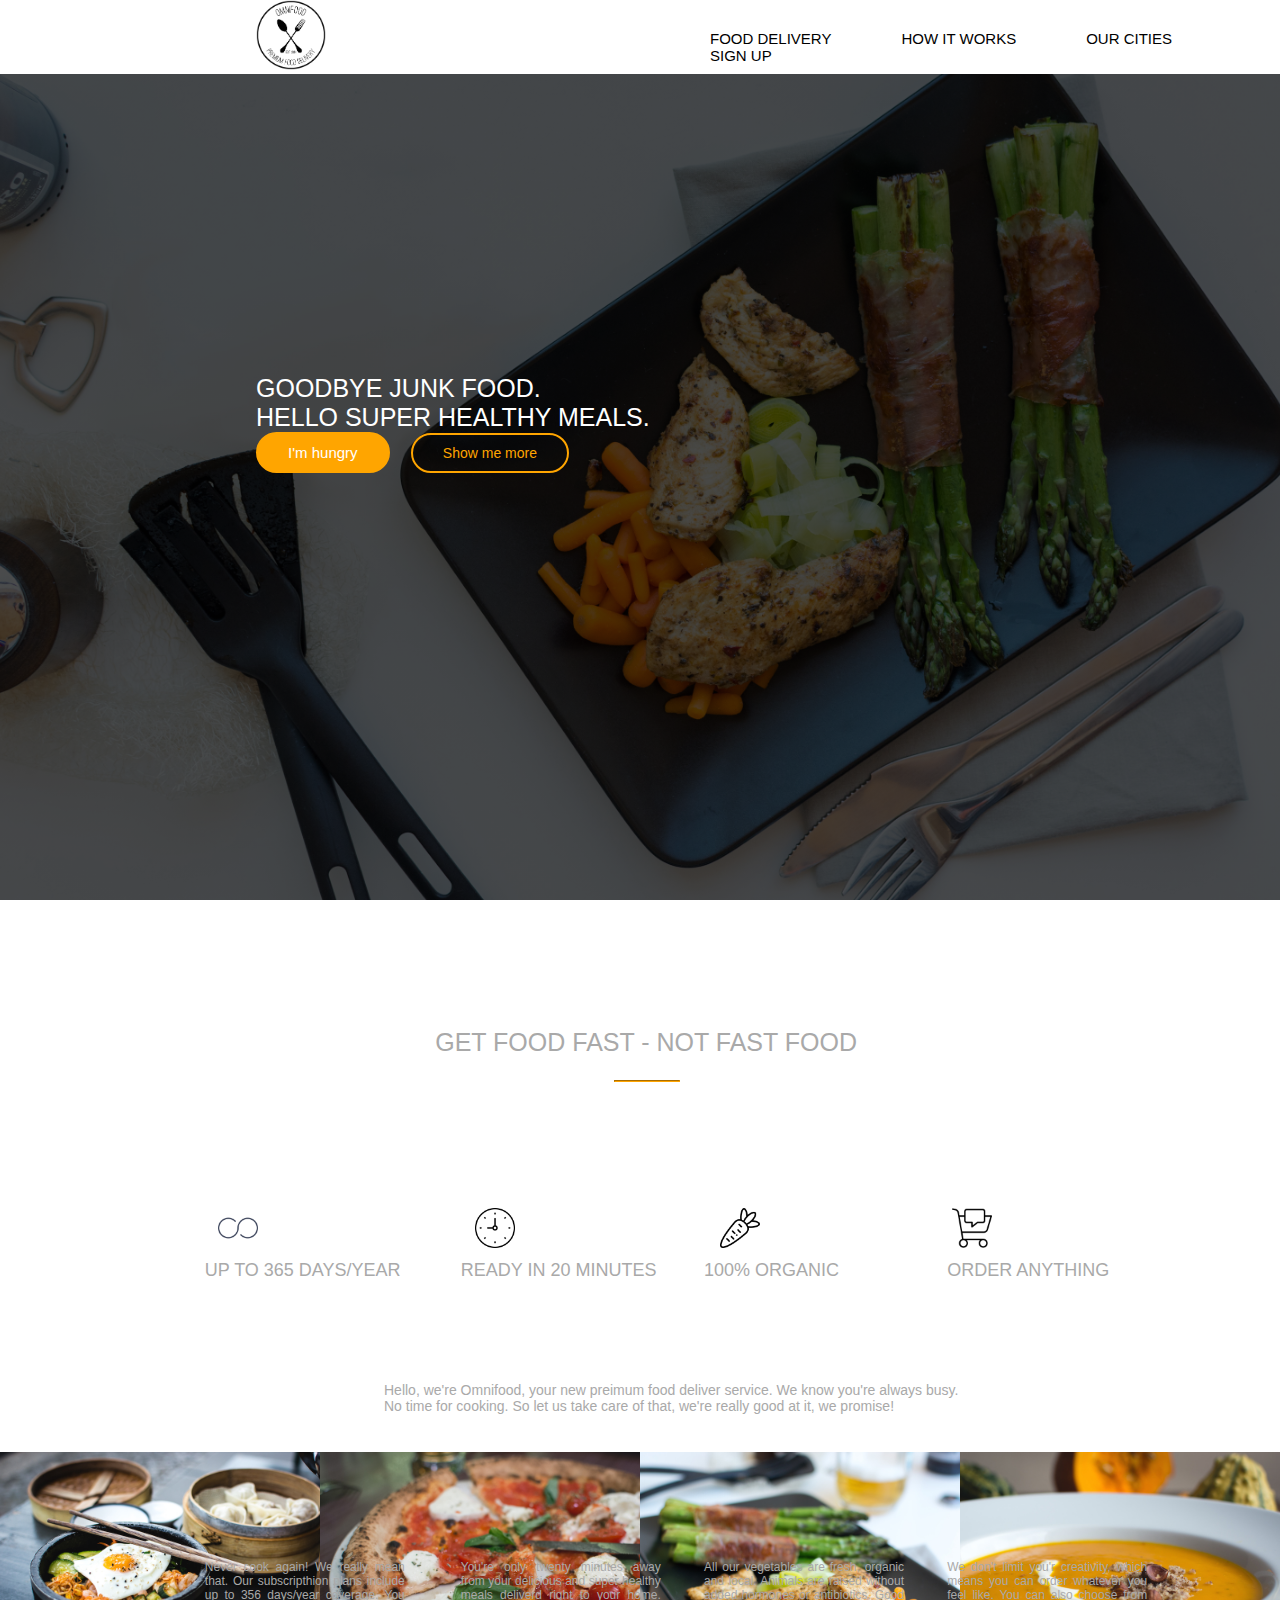
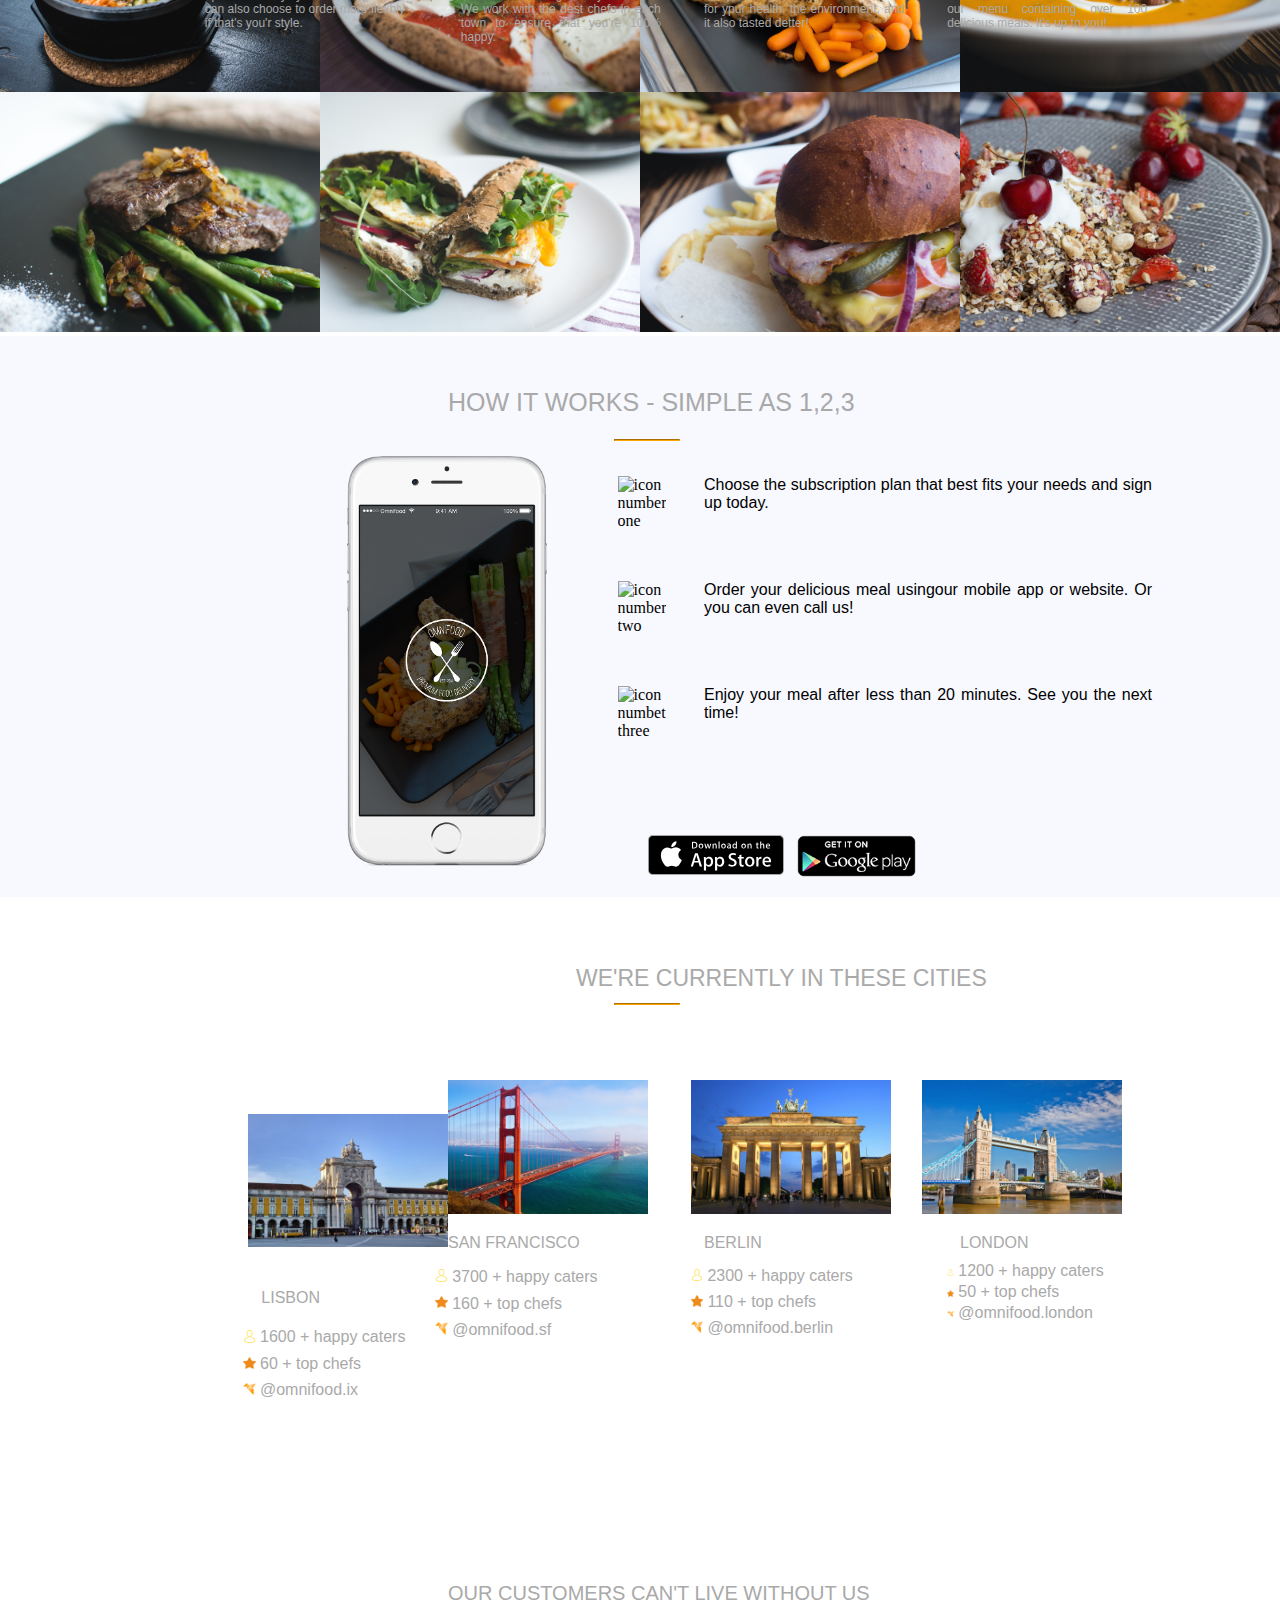
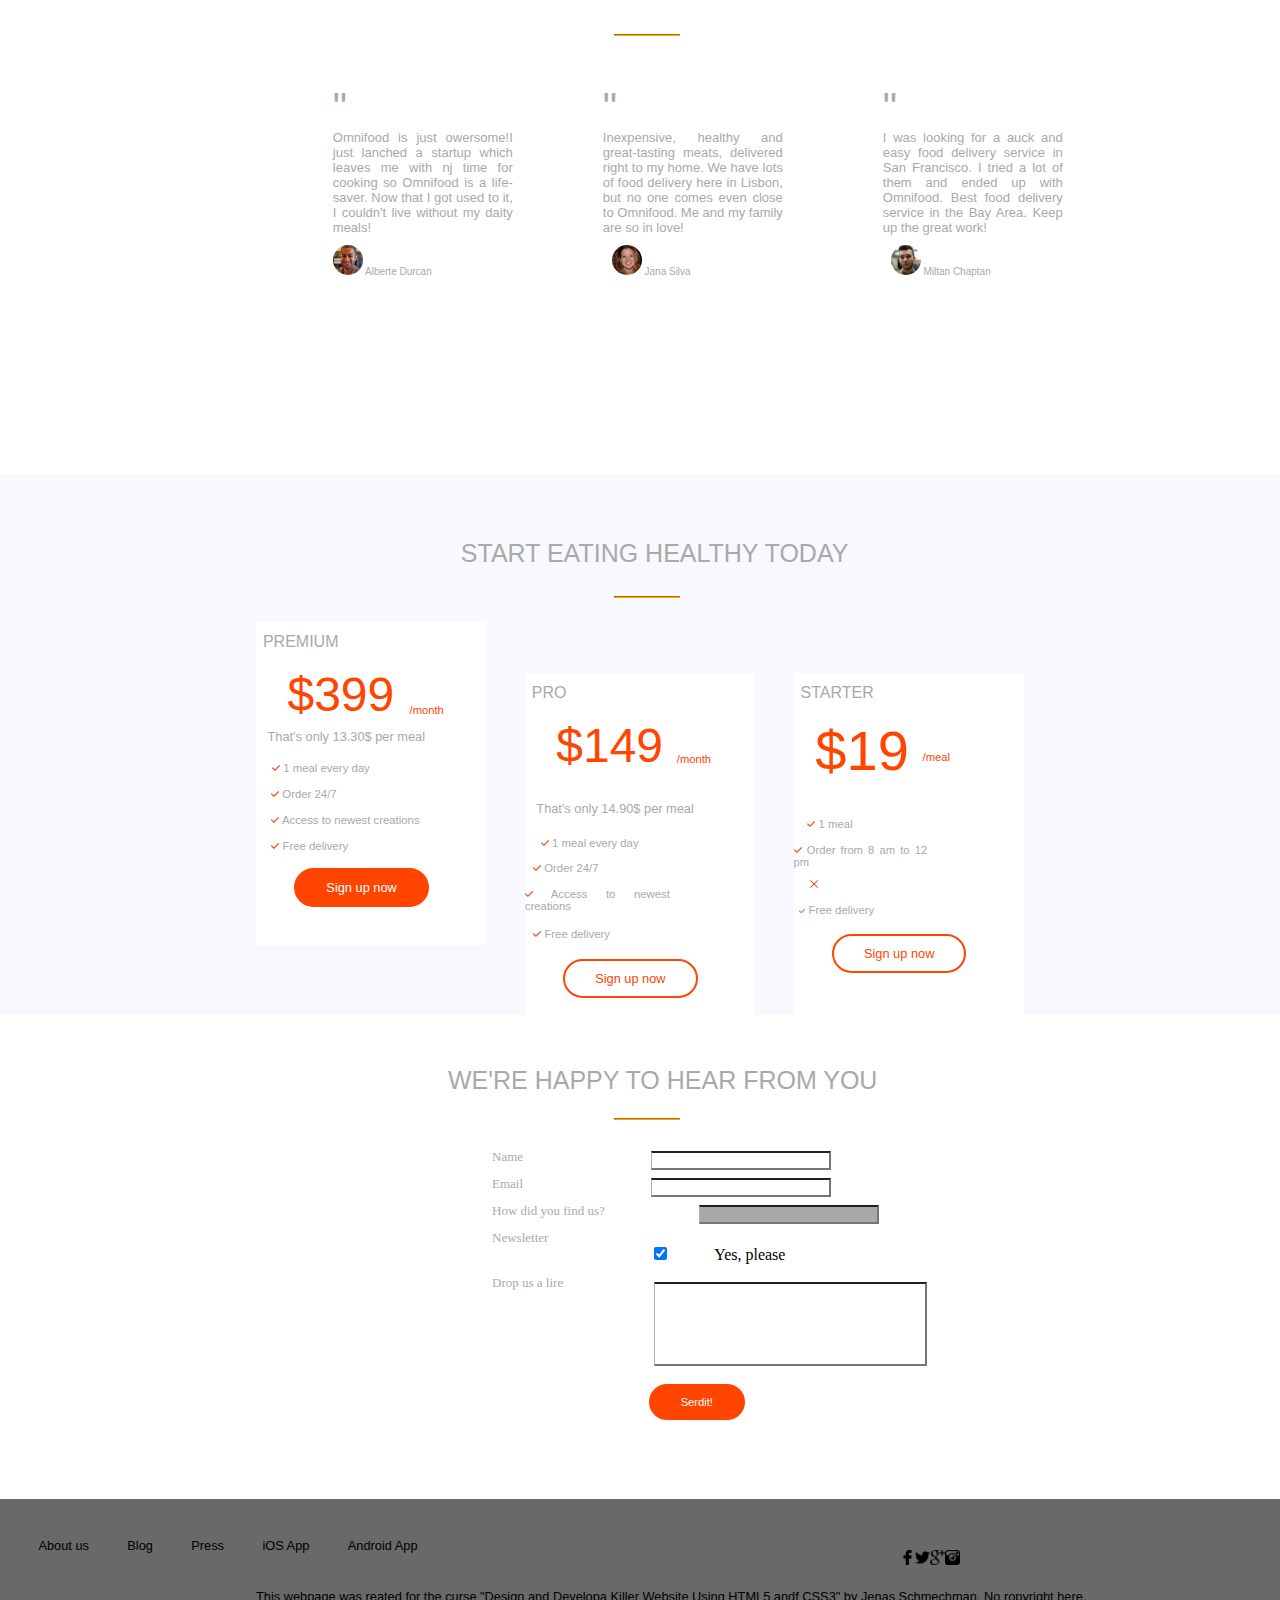
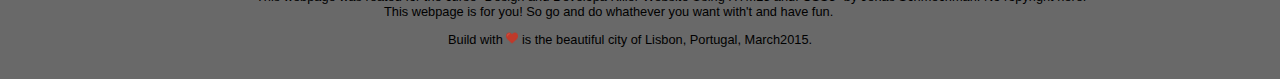
==== index.html @ 454d9fea "completed site" ====
<!DOCTYPE HTML>
<html>
    <head>
        <link href="index.css" rel="stylesheet">
        <meta charset="utf-8">
        <title>OmniFood</title>
    </head>
    <body>
        <header>
                <div class="logo">
                        <img src="logo.png" alt="logo.png">
                     </div>
                     <nav>
                         <div class="nav-item">
                            <p>FOOD DELIVERY</p>
                         </div>
                         <div class="nav-item">
                             <p>HOW IT WORKS</p>
                         </div>
                         <div class="nav-item">
                             <p>OUR CITIES</p>
                         </div>
                         <div class="nav-item">
                             <p>SIGN UP</p>
                         </div>
                     </nav>
        </header>
        <main>
            <section  class="preview">
                <div class="title">
                  <p>GOODBYE JUNK FOOD.</p>
                  <p>HELLO SUPER HEALTHY MEALS.</p>
                  <input type="submit" value="I'm hungry" class="form1">
                  <input type="submit" value="Show me more" class="form2">
                </div>
              
            </section>
                <div>
                    <h1>GET FOOD FAST - NOT FAST FOOD</h1>
                    <hr>
                    <div class="days">
                      <p>UP TO 365 DAYS/YEAR</p>
                    </div>
                    <div class="infinity-img">
                        <img src="infinity.png" alt="infinity.png">
                    </div>
                    <div class="minutes">
                       <p>READY IN 20 MINUTES</p>
                    </div>
                    <div class="clock-img">
                     <img src="clock (1).png" alt="clock (1).png">
                    </div>
                    <div class="organic">
                      <p>100% ORGANIC</p>
                    </div>
                    <div class="carrot-img">
                      <img src="carrot.png" alt="carrot.png">
                    </div>
                    <div class="anything">
                      <p>ORDER ANYTHING</p>
                    </div>
                    <div class="shopping-img">
                        <img src="shopping-cart.png" alt="shopping-cart.png">
                    </div>
                </div>
                <div class="foodfast"> 
                    <p>Hello, we're Omnifood, your new preimum food deliver service. We know you're always busy.</p>
                            <p>No time for cooking. So let us take care of that, we're really good at it, we promise!
                         </p>
                </div>
                <div class="text1">
                   <p>Never cook again! We really mean that. Our subscripthion plans include up to 356
                  days/year coverage. You can also choose to order more flexbly if that's you'r style. 
                   </p>
                </div>
                <div class="text2">
                  <p>You're only twenty minutes away from your delicious and super healthy meals deliverd right
                to your home. We work with the dest chefs in each town to ensure that you're 100% happy.
                  </p>
                </div>
                <div class="text3">
                   <p>All our vegetables are fresh, organic and local. Animals are raised without added
                  hormones or antibiotics. Good for ypur health, the environment, and it also tasted detter!
                   </p>
                </div>
                <div class="text4">
                   <p>We don't limit you'r creativity, which means you can order whatever you feel like.
                    You can also choose from our menu containing over 100 delicious meals. It's up 
                    to you!
                   </p>
                </div>
            <section class="menu">
                <img src="1.jpg" class="menu-blog" alt="1.jpg">
                <img src="2.jpg" class="menu-blog" alt="2.jpg">
                <img src="3.jpg" class="menu-blog" alt="3.jpg">
                <img src="4.jpg" class="menu-blog" alt="4.jpg">
                <img src="5.jpg" class="menu-blog" alt="5.jpg">
                <img src="6.jpg" class="menu-blog" alt="6.jpg">
                <img src="7.jpg" class="menu-blog" alt="7.jpg">
                <img src="8.jpg" class="menu-blog" alt="8.jpg">
            </section>

            <section class="phone">
                <div class="section-header">
                    <h2>HOW IT WORKS - SIMPLE AS 1,2,3</h2>
                    <hr>
                </div>

                <div class="iphone-photo">
                    <img src="app-iPhone.png" alt="iphone">
                </div>

                <div class="how-it-works-steps">
                    <div class="how-it-works-steps-item">
                        <div class="how-it-works-steps-item-icon">
                            <img src="icons/icon-one.png" alt="icon number one">
                        </div>
                        <div class="how-it-works-steps-item-description">
                            <p>Choose the subscription plan that best fits your needs and sign up today.</p>
                        </div>
                    </div>

                    <div class="how-it-works-steps-item">
                        <div class="how-it-works-steps-item-icon">
                            <img src="icons/icon-two.png" alt="icon number two">
                        </div>
                        <div class="how-it-works-steps-item-description">
                            <p>Order your delicious meal usingour mobile app or website. Or you can even call us!</p>
                        </div>
                    </div>

                    <div class="how-it-works-steps-item">
                            <div class="how-it-works-steps-item-icon">
                            <img src="icons/icon-three.png" alt="icon numbet three">
                        </div>
                        <div class="how-it-works-steps-item-description">
                            <p>Enjoy your meal after less than 20 minutes. See you the next time!</p>
                        </div>
                    </div>
                </div>

                <div class="download">
                        <img src="download-app.svg" class="download-app" alt="app">
                        <img src="download-app-android.png" class="download-android" alt="android">
                </div>
            </section>

            <section class="cities">
                    <h3>WE'RE CURRENTLY IN THESE CITIES</h3>
                    <hr>
                     <div class="lisbon-photo">
                       <img src="lisbon-3.jpg" alt="lisbon" width="200">
                     </div>
                     <div class="lisbon-text">
                       <p>LISBON</p>
                     </div>
                    <div class="icon-text">
                        <p><img src="avatar.png.png" class="icons" alt="avatan">
                            1600 + happy caters
                        </p>
                        <p><img src="star (1).png.png" class="icons" alt="star">
                            60 + top chefs
                        </p>
                        <p><img src="bird.png.png" class="icons" alt="bird">
                            @omnifood.ix
                        </p>
                    </div>
                    <div class="san-photo">
                        <img src="san-francisco.jpg" alt="san-francisco" width="200">
                    </div>
                    <div class="san-text">
                        <p>SAN FRANCISCO</p>
                    </div>
                    <div class="icon-text1">
                        <p><img src="avatar.png.png" class="icons" alt="avatan">
                            3700 + happy caters
                        </p>
                        <p><img src="star (1).png.png" class="icons" alt="star">
                            160 + top chefs
                        </p>
                        <p><img src="bird.png.png" class="icons" alt="bird">
                            @omnifood.sf
                        </p>
                    </div>
                    <div class="berlin-photo">
                        <img src="berlin.jpg" alt="berlin" width="200">
                    </div>
                    <div class="berlin-text">
                        <p>BERLIN</p>
                    </div>
                    <div class="icon-text2">
                        <p><img src="avatar.png.png" class="icons" alt="avatan">
                            2300 + happy caters
                        </p>
                        <p><img src="star (1).png.png" class="icons" alt="star">
                            110 + top chefs
                        </p>
                        <p><img src="bird.png.png" class="icons" alt="bird">
                            @omnifood.berlin
                        </p>
                    </div>
                    <div class="london-photo">
                        <img src="london.jpg" alt="london" width="200">
                    </div>
                    <div class="london-text">
                        <p>LONDON</p>
                    </div>
                    <div class="icon-text3">
                        <p><img src="avatar.png.png" class="icons" alt="avatan">
                            1200 + happy caters 
                        </p>
                        <p><img src="star (1).png.png" class="icons" alt="star">
                            50 + top chefs 
                        </p>
                        <p><img src="bird.png.png" class="icons" alt="bird">
                            @omnifood.london
                        </p>
                    </div>
            </section>
            <section class="pizza-photo">
                <div class="title-logo">
                    <p>OUR CUSTOMERS CAN'T LIVE WITHOUT US</p>
                </div>
                <hr>
                <div class="omnifood">
                    <div class="omnifood-text">
                        <p class="quotes">"</p>
                        <p>
                           Omnifood is just owersome!I just lanched a startup which leaves me with nj time for cooking so Omnifood is a life-saver. Now that I got used to it, I couldn't live without my daity meals!
                        </p>
                    </div>
                    <div class="healthy-text">
                        <p class="quotes">"</p>
                        <p>
                            Inexpensive, healthy and great-tasting meats, delivered right to my home. We have lots of food delivery here in Lisbon, but no one comes even close to Omnifood. Me and my family are so in love!
                        </p>
                    </div>
                    <div class="looking-text">
                        <p class="quotes">"</p>
                        <p>
                            I was looking for a auck and easy food delivery service in San Francisco. I tried a lot of them and ended up with Omnifood. Best food delivery service in the Bay Area. Keep up the great work!
                        </p>
                    </div>
                </div>
                <div>
                    <div class="customer-photo1">
                        <p><img src="customer-1.jpg" class="photo1" alt="photo" width="30">
                          Alberte Durcan</p>
                    </div>
                    <div class="customer-photo2">
                        <p><img src="customer-2.jpg" class="photo2" alt="photo" width="30">
                          Jana Silva</p>
                    </div>
                    <div class="customer-photo3">
                        <p><img src="customer-3.jpg" class="photo3" alt="photo" width="30">
                          Miltan Chaptan</p>
                    </div>
                </div>
            </section>
            <section class="dolars">
                    <h4>START EATING HEALTHY TODAY</h4>
                    <br>
                    <hr>
                <div class="start_eating">
                    <div class="premium">
                        <p>PREMIUM</p>
                    </div>
                    <div class="month">
                            <p>/month</p>
                    </div>
                    <div class="dolar1">
                        <p>$399</p>
                    </div>
                    <div class="only-item">
                       <p>That's only 13.30$ per meal</p>
                    </div>
                    <div class="meal_every_day">
                       <p><img src="checked.png" alt="checked.png" width="8"> 1 meal every day</p>
                    </div>
                    <div class="order">
                        <p><img src="checked.png" alt="checked.png" width="8"> Order 24/7</p>
                    </div>
                    <div class="access">
                       <p><img src="checked.png" alt="checked.png" width="8"> Access to newest creations</p>
                    </div>
                    <div class="free_delivery">
                        <p><img src="checked.png" alt="checked.png" width="8"> Free delivery</p>
                    </div>
                    <input type="submit" value="Sign up now" class="form3">
                </div>
                <div class="PRO">
                        <div class="premium">
                            <p>PRO</p>
                        </div>
                        <div class="month1">
                            <p>/month</p>
                        </div>
                        <div class="dolar2">
                            <p>$149</p>
                        </div>
                        <div class="only-item1">
                           <p>That's only 14.90$ per meal</p>
                        </div>
                        <div class="meal_every_day1">
                           <p><img src="checked.png" alt="checked.png" width="8"> 1 meal every day</p>
                        </div>
                        <div class="order1">
                            <p><img src="checked.png" alt="checked.png" width="8"> Order 24/7</p>
                        </div>
                        <div class="access1">
                           <p><img src="checked.png" alt="checked.png" width="8"> Access to newest creations</p>
                        </div>
                        <div class="free_delivery1">
                            <p><img src="checked.png" alt="checked.png" width="8"> Free delivery</p>
                        </div>
                        <input type="submit" value="Sign up now" class="form4">
                </div>
                <div class="starter">
                    <div class="premium">
                        <p>STARTER</p>
                    </div>
                    <div class="meal">
                        <p>/meal</p>
                    </div>
                    <div class="dolar3">
                        <p>$19</p>
                    </div>
                    <div class="meal_1">
                       <p><img src="checked.png" alt="checked.png" width="8"> 1 meal</p>
                    </div>
                    <div class="order2">
                        <p><img src="checked.png" alt="icon-checked" width="8"> Order from 8 am to 12 pm </p>
                    </div>
                    <div class="cross">
                      <img src="cross.png" alt="cross.png" width="8">
                    </div>
                    <div class="free_delivery2">
                        <p><img src="checked.png" alt="checked.png" width="6"> Free delivery</p>
                    </div>
                    <input type="submit" value="Sign up now" class="form4">
                </div>
            </section>
            <section class="hear_from_you">
                   <h2>WE'RE HAPPY TO HEAR FROM YOU</h2>
                   <hr>
                   <div class="post">
                       <form>
                            <div class="form-item">
                                    <label for="login-field" class="form-text">Name</label>
                                    <input type="text" class="item">
                                </div>
                                <div class="form-item">
                                    <label for="login-field" class="form-text">Email</label>
                                    <input type="text" class="item">
                                </div>
                                <div class="form-item">
                                    <label for="login-field" class="form-text">How did you find us?</label>
                                    <input type="text" class="form-item-message">
                                </div>
                                <div class="form-item"></div>
                                <label for="login-field" class="form-text">Newsletter</label><input type="checkbox" checked name="subscribe" class="form-text2" id="subscribe-field"><label for="login-field" class="form-text1">Yes, please</label>
                                <label for="message-field" class="messange-text">Drop us a lire</label>
                                <input type="messange" name="messange" class="messange-item">
                                <input type="submit" value="Serdit!" class="form5">
                            </div>
                       </form>
                   </div>
            </section>
            <section class="footer-item">
                    <div class="footer_menu_item">
                        <div class="footer_menu">
                           <a>About us</a>
                        </div>
                        <div class="footer_menu">
                           <a>Blog</a>
                        </div>
                        <div class="footer_menu">
                           <a>Press</a>
                        </div>
                        <div class="footer_menu">
                           <a>iOS App </a>
                        </div>
                        <div class="footer_menu">
                            <a>Android App</a>
                        </div>
                    </div>
                    <div class="footer_icons_item">
                        <div class="footer_icons">
                           <img src="facebook-logo (1).png"  alt="facebook.png" width="15">
                        </div>
                        <div class="footer_icons">
                                <img src="twitter-logo.png" alt="twitter.png" width="15">
                        </div>
                        <div class="footer_icons">
                                <img src="google.png"  alt="google-plus-logo.png" width="15">
                        </div>
                        <div class="footer_icons">
                                <img src="instagram-logo (1).png" alt="instagram-logo.png" width="15">
                        </div>
                    </div>
                    <div class="paragraf-footer">
                        <p>This webpage was reated for the curse "Design and Developa Killer Website Using HTML5 andf CSS3" by Jenas Schmechman. No ropyright here.</p>
                    </div>
                    <div class="paragraf-footer1">
                           <p>This webpage is for you! So go and do whathever you want with't and have fun.</p>
                    </div>
                    <div class="footer-text">
                        <p>Build with <img src="like.png" alt="like.png" width="12" >  is the beautiful city of Lisbon, Portugal, March2015. </p>
                    </div>
            </section>
        </main>
        
    </body>
</html>
---- index.css ----
* {
    margin: 0px;
    padding: 0px;
}

body {
    width: 100%;
}

main {
    height: 600px;
    width: 100%;
}

section {
    display: inline-block;
}

section .section-header {
    height: 120px;
}

.logo {
    float: left;
    width: 50%;
}

.logo > img {
    width: 70px;
    padding-left: 40%;
}
nav {
    float: left;
    width: 50%;
    font-size: 15px;
    margin-top: 30px;
}
p {
    font-family: Arial, Helvetica, sans-serif;
    text-align: justify;
}
.nav-item {
    float: left;
    margin-left: 70px;
    color:black;
}

.title {
    float: left;
    margin-left: 20%;
    color:white;
    font-size: 25px;
    font-weight: lighter;
    margin-top: 300px;
}
.form1 {
    border: 2px solid orange;
    color: white;
    background-color: orange;
    margin-right: 15px;
    padding: 10px 30px;
    border-radius: 200px;
    font-size: 15px;
}
.form2 {
    border-radius: 200px;
    font-size: 14px;
    padding: 10px 30px;
    border: 2px solid orange;
    color: orange;
    background-color: rgba(0, 0, 0, 0);
}

.preview {  
    background-image: -webkit-linear-gradient( rgba(0,0,0,0.7), rgba(0,0,0,0.7)), url(hero.jpg);
    background-image: linear-gradient( rgba(0,0,0,0.7), rgba(0,0,0,0.7)), url(hero.jpg);
    background-size: cover;
    background-position: center;
    height: 100vh;
    background-attachment: fixed;
    width: 100%;
}
h1 {
    float: left;
    margin-left: 34%;
    color:darkgrey;
    position: absolute;
    margin-top: 50px;
    font-size: 25px;
    font-weight: lighter;
    font-family: 'Thasadith', sans-serif;
}
hr {
    width: 5%;
    margin-left: 48%;
    position: absolute;
    margin-top: 8%;
    margin-bottom: 50px;
    border-color: orange;
}
.days {
    float: left;
    margin-left: 16%;
    color: darkgrey;
    position: absolute;
    margin-top: 22%;
    font-size: 18px;
    font-weight: lighter;
}
.infinity-img {
    float: left;
    margin-left: 17%;
    margin-top: 18%;
}
.infinity-img > img {
    width: 40px;
}
.minutes {
    float: left;
    margin-left: 36%;
    color: darkgrey;
    position: absolute;
    margin-top: 22%;
    font-size: 18px;
    font-weight: lighter;
}
.clock-img{
    float: left;
    margin-left: 17%;
    margin-top: 18%;
}
.clock-img > img {
    width: 40px;
}
.organic {
    float: left;
    margin-left: 55%;
    color: darkgrey;
    position: absolute;
    margin-top: 22%;
    font-size: 18px;
    font-weight: lighter;
}
.carrot-img{
    float: left;
    margin-left: 16%;
    margin-top: 18%;
}
.carrot-img > img {
    width: 40px;
}
.anything {
    float: left;
    margin-left: 74%;
    color: darkgrey;
    position: absolute;
    margin-top: 22%;
    font-size: 18px;
    font-weight: lighter;
}
.shopping-img {
    float: left;
    margin-left: 15%;
    margin-top: 18%;
}
.shopping-img > img{
    width: 40px;
}
.foodfast {
    float: left;
    margin-left: 30%;
    color:darkgrey;
    position: absolute;
    margin-top: 130px;
    font-size: 14px;
    font-weight: lighter;
    
}
.text1 {
    float: left;
    margin-left: 16%;
    color:darkgrey;
    position: absolute;
    word-wrap: break-word;
    width: 200px;
    margin-top: 24%;
    font-size: 12px;
    font-weight: lighter;
}
.text2 {
    float: left;
    margin-left: 36%;
    color:darkgrey;
    position: absolute;
    word-wrap: break-word;
    width: 200px;
    font-size: 12px;
    font-weight: lighter;
    margin-top: 24%;
}
.text3 {
    float: left;
    margin-left: 55%;
    color:darkgrey;
    position: absolute;
    word-wrap: break-word;
    width: 200px;
    font-size: 12px;
    font-weight: lighter;
    margin-top: 24%;
}
.text4 {
    float: left;
    margin-left: 74%;
    color:darkgrey;
    position: absolute;
    word-wrap: break-word;
    width: 200px;
    font-size: 12px;
    font-weight: lighter;
    margin-top: 24%;
}
.menu-blog {
    float: left;
    width: 25%;
    padding: 0px;
    border: none;
}
.menu{
    margin-top: 200px;
}
h2 {
    float: left;
    margin-left: 35%;
    color:darkgrey;
    position: absolute;
    margin-top: 4%;
    font-size: 25px;
    font-weight: lighter;
    font-family: 'Thasadith', sans-serif;
}

.phone {
    display: inline-block;
    background-color: ghostwhite;
    width: 100%;
}

.iphone-photo {
    float: left;
    width: 45%;
}

.iphone-photo > img {
    float: right;
    width: 200px;
    padding-right: 5%;
}

.how-it-works-steps {
    float: left;
    width: 50%;
}

.how-it-works-steps-item {
    float: left;
    width: 100%;
    padding-bottom: 5%;
    padding-top: 3%;
}

.how-it-works-steps-item-icon {
    float: left;
    padding-left: 5%;
    width: 15%;
}

.how-it-works-steps-item-icon img {
    display: inline-block;
    width: 50%; 
    padding-left: 10%;
}

.how-it-works-steps-item-description {
    float: left;
    width: 70%;
}

.download {
    margin-left: 600px;
    margin-top: 28%;
}
.download-app {
    float: left;
    width: 20%;
    margin-left: 7%;
    margin-top: 3%;
    margin-bottom: 3%;

}
.download-android {
    float: left;
    width: 17.5%;
    margin-left: 2%;
    margin-top: 3%;
    margin-bottom: 3%;
}
h3 {
  float: left;
  margin-left: 45%;
  margin-top: 5%;
  color: darkgrey;
  font-size: 23px;
  font-weight: lighter;
  font-family: 'Thasadith', sans-serif;
}
.lisbon-photo {
    float: right;
    margin-right: 65%;
    margin-top: 9.5%;
}
.lisbon-text {
    float: right;
    margin-right: 75%;
    margin-top: 3%;
    color: darkgrey;
}
.san-photo {
    float: left;
    margin-left: 35%;
    position: absolute;
    margin-top: 14%;
}
.san-text {
    float: left;
    margin-left: 35%;
    position: absolute;
    margin-top: 26%;
    color: darkgrey;
}
.berlin-photo {
    float: left;
    margin-left: 54%;
    position: absolute;
    margin-top: 14%;
}
.berlin-text {
    float: left;
    margin-left: 55%;
    position: absolute;
    margin-top: 26%;
    color: darkgrey;
}
.london-photo{
    float: left;
    margin-left: 72%;
    position: absolute;
    margin-top: 14%;
}
.london-text {
    float: left;
    margin-left: 75%;
    position: absolute;
    margin-top: 26%;
    color: darkgrey;
}
.icon-text {
    float: left;
    margin-left: 19%;
    margin-top: 1%;
    color: darkgrey;
}
.icons {
    width: 2%;
    margin-top: 10px;
}
.icon-text1 {
    float: left;
    margin-left: 34%;
    position: absolute;
    margin-top: 28%;
    color: darkgrey;
}
.icon-text2 {
    float: left;
    margin-left: 54%;
    position: absolute;
    margin-top: 28%;
    color: darkgrey;
}
.icon-text3 {
    float: left;
    margin-left: 74%;
    position: absolute;
    margin-top: 28%;
    color: darkgrey;
}
.pizza-photo {
    background-image: -webkit-linear-gradient( rgba(0,0,0,0.7), rgba(0,0,0,0.7)), url(back-customers.jpg);
    background-image: linear-gradient( rgba(0,0,0,0.7), rgba(0,0,0,0.7)), url(back-customers.jpg);
    background-size: cover;
    background-position: center;
    height: 60vh;
    background-attachment: fixed;
    width: 100%;
    margin-top: 10%;
}
.title-logo {
    float: left;
    margin-left: 35%;
    color:darkgrey;
    font-size: 20px;
    font-weight: lighter;
    margin-top: 4%;
}
.omnifood-text {
   float: left;
   margin-left: 26%;
   margin-top: 80px;
   color: darkgrey;
   font-size: 13px;
   font-family: 'Muli', sans-serif;
   word-wrap: break-word;
   width: 180px;
}
.healthy-text {
   float: left;
   margin-left: 90px;
   margin-top: 80px;
   color: darkgrey;
   font-size: 13px;
   font-family: 'Muli', sans-serif;
   word-wrap: break-word;
   width: 180px;
}
.looking-text {
    float: left;
   margin-left: 100px;
   margin-top: 80px;
   color: darkgrey;
   font-size: 13px;
   font-family: 'Muli', sans-serif;
   word-wrap: break-word;
   width: 180px;
}
.customer-photo1{
   float: left;
   margin-left: 26%;
   margin-top: 10px;
   color: darkgrey;
   font-size: 10px;
}
.photo1 {
    border-radius: 50%;
}
.customer-photo2{
    float: left;
    margin-left: 180px;
    margin-top: 10px;
    color: darkgrey;
    font-size: 10px;
 }
 .photo2 {
     border-radius: 50%;
 }
 .customer-photo3{
    float: left;
    margin-left: 200px;
    margin-top: 10px;
    color: darkgrey;
    font-size: 10px;
 }
 .quotes {
     font-size: 40px;
 }
 .photo3{
     border-radius: 50%;
 }
 .dolars {
     background-color: ghostwhite;
     width: 100%;
     height: 90%;
 }
 h4 {
    float: left;
    margin-left: 36%;
    margin-top: 5%;
    color: darkgrey;
    font-size: 25px;
    font-weight: lighter;
    font-family: 'Thasadith', sans-serif;
 }
 .start_eating {
     background-color: white;
     width: 18%;
     height: 60%;
     margin-left: 20%;
     margin-top: 10%;
 }
 .premium {
     float: left;
     color: darkgrey;
     margin-top: 5%;
     margin-left: 3%;
 }
 .dolar1{
     float: right;
     margin-top: 7%;
     margin-right: 40%;
     color: orangered;
     font-size: 300%;
     font-weight: lighter;
 }
 .month{
     float: left;
     margin-left: 12%;
     color: orangered;
     font-size: 70%;
     font-weight: lighter;
     position: absolute;
     margin-top: 6.5%;
 }
 .only-item {
     float: left;
     margin-left: 5%;
     font-size: 80%;
     color: darkgray;
     margin-top: 3%;
 }
 .meal_every_day {
     float: left;
     margin-left: 7%;
     margin-top: 8%;
     font-size: 71%;
     color: darkgray;
 }
 .order{
    float: right;
    margin-right: 65%;
    margin-top: 6%;
    font-size: 71%;
    color: darkgray;
 }
 .access{
    float: right;
    margin-right: 29%;
    margin-top: 6%;
    font-size: 71%;
    color: darkgray;
 }
 .free_delivery{
    float: right;
    margin-right: 60%;
    margin-top: 6%;
    font-size: 71%;
    color: darkgray;
 }
 .form3 { 
     border: 2px solid orangered;
    color: white;
    background-color: orangered;
    float: right;
    margin-right: 25%;
    padding: 10px 30px;
    border-radius: 60px;
    font-size: 80%;
    margin-top: 7%;
 }
 .PRO{
   float: left;
   margin-left: 41%;
   background-color: white;
   width: 18%;
   height: 45%;
   position: absolute;
   margin-top: -21.3%;
 }
 .dolar2{
    float: right;
    margin-top: 7%;
    margin-right: 40%;
    color: orangered;
    font-size: 300%;
    font-weight: lighter;
}
.month1{
    float: left;
    margin-left: 66%;
    color: orangered;
    font-size: 70%;
    font-weight: lighter;
    position: absolute;
    margin-top: 35%;
}
.only-item1 {
    float: left;
    margin-left: 5%;
    font-size: 80%;
    color: darkgray;
    margin-top: 12%;
}
.meal_every_day1{
    float: left;
    margin-left: 7%;
    margin-top: 9%;
    font-size: 71%;
    color: darkgray;
}
.order1{
   float: right;
   margin-right: 68%;
   margin-top: 6%;
   font-size: 71%;
   color: darkgray;
}
.access1{
   float: right;
   margin-right: 37%;
   margin-top: 6%;
   font-size: 71%;
   color: darkgray;
}
.free_delivery1{
    float: right;
    margin-right: 63%;
    margin-top: 7%;
    font-size: 71%;
    color: darkgray;
 }
 .form4{
    border: 2px solid orangered;
    color: orangered;
    background-color: white;
    float: right;
    margin-right: 25%;
    padding: 10px 30px;
    border-radius: 60px;
    font-size: 80%;
    margin-top: 8%;
 }
 .starter {
    float: left;
    margin-left: 62%;
    background-color: white;
    width: 18%;
    height: 45%;
    position: absolute;
    margin-top: -21.3%;
 }
 .dolar3 {
    float: right;
    margin-top: 7%;
    margin-right: 50%;
    color: orangered;
    font-size: 350%;
    font-weight: lighter;
 }
 .meal{
    float: left;
    margin-left: 56%;
    color: orangered;
    font-size: 70%;
    font-weight: lighter;
    position: absolute;
    margin-top: 34%;
 }
 .meal_1{
    float: left;
    margin-left: 6%;
    margin-top: 15%;
    font-size: 71%;
    color: darkgray;
 }
 .order2{
    float: right;
    margin-right: 42%;
    margin-top: 6%;
    font-size: 70%;
    color: darkgray;
 }
 .cross{
     float: left;
     margin-left: 7%;
     margin-top: 3%;
 }
 .free_delivery2{
    float: right;
    margin-right: 65%;
    margin-top: 5%;
    font-size: 71%;
    color: darkgray;
 }
 .hear_from_you{
     display: inline-block;
     height: 80%;
 }
.post {
    float: left;
    margin-left: 100%;
    margin-top: 25%;
}
.form-item {
    margin-top: 5%;
}
.item{
   float: left; 
   margin-left: 10%;
   border-left: 1px solid #b3b3b3;
   position: absolute;
   margin-top: 0.3%;
}
.form-item-message{
    float: left;
    margin-left: 115%;
    margin-top: -8%;
    background-color: darkgrey;
    border-left: 1px solid #b3b3b3;
}
.form-text{
    color: darkgray;
    font-size: 13px;
    margin-top: 10%;
}
.form-text1{
    float: right;
   margin-right: -63%;
}
.form-text2{
    margin-left: 90%;
}
.messange-item{
    border-left: 1px solid #b3b3b3;
    width: 150%;
    height: 80px;
    margin-left: 90%;
    margin-top: -5%;
}
.messange-text{
    float: left;
    color: darkgray;
    font-size: 13px;
    margin-top: 6%;
}
.form5{
    border: 2px solid orangered;
    color: white;
    background-color: orangered;
    float: left;
    margin-left: 87%;
    padding: 10px 30px;
    border-radius: 60px;
    font-size: 70%;
    margin-top: 10%;
}
.footer-item{
    float: left;
    background-color:dimgrey;
    width: 100%;
    height: 30%;
}
.footer_menu{
    float: left;
    margin-left: 3%;
    margin-top: 3%;
    font-size: 80%;
    color: black;
    font-weight: lighter;
    font-family: 'Thasadith', sans-serif;
}
.footer_icons_item {
    float: right;
    margin-right: 25%;
    margin-top: 4%; 
}
.footer_icons{
    float: left;
}
.paragraf-footer{
    text-align: left;
    margin-left: 20%;
    margin-top: 7%;
    font-size: 80%;
    color: black;
}
.paragraf-footer1{
    text-align: left;
    margin-left: 30%;
   font-size: 80%;
   color: black;
}
.footer-text{
    text-align: left;
    margin-left:35%;
    margin-top: 1%;
    font-size: 80%; 
    color: black;
}
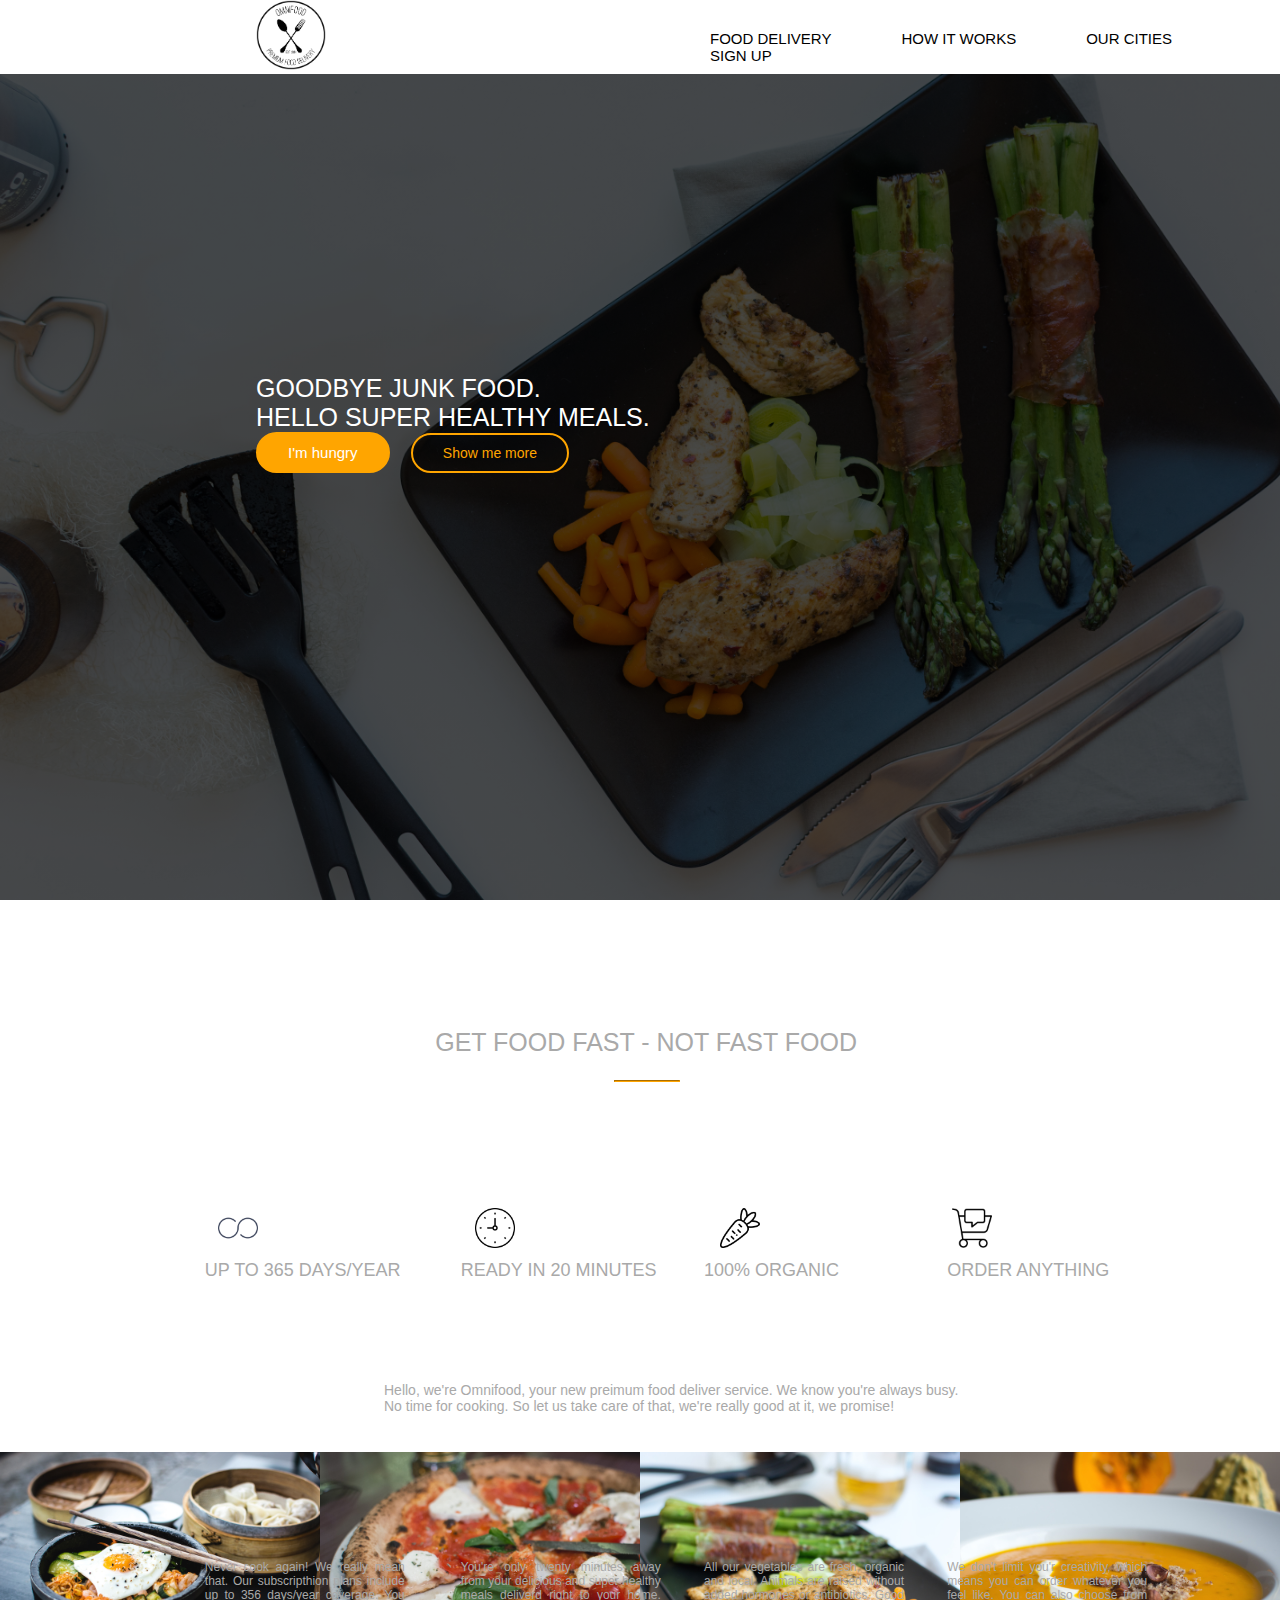
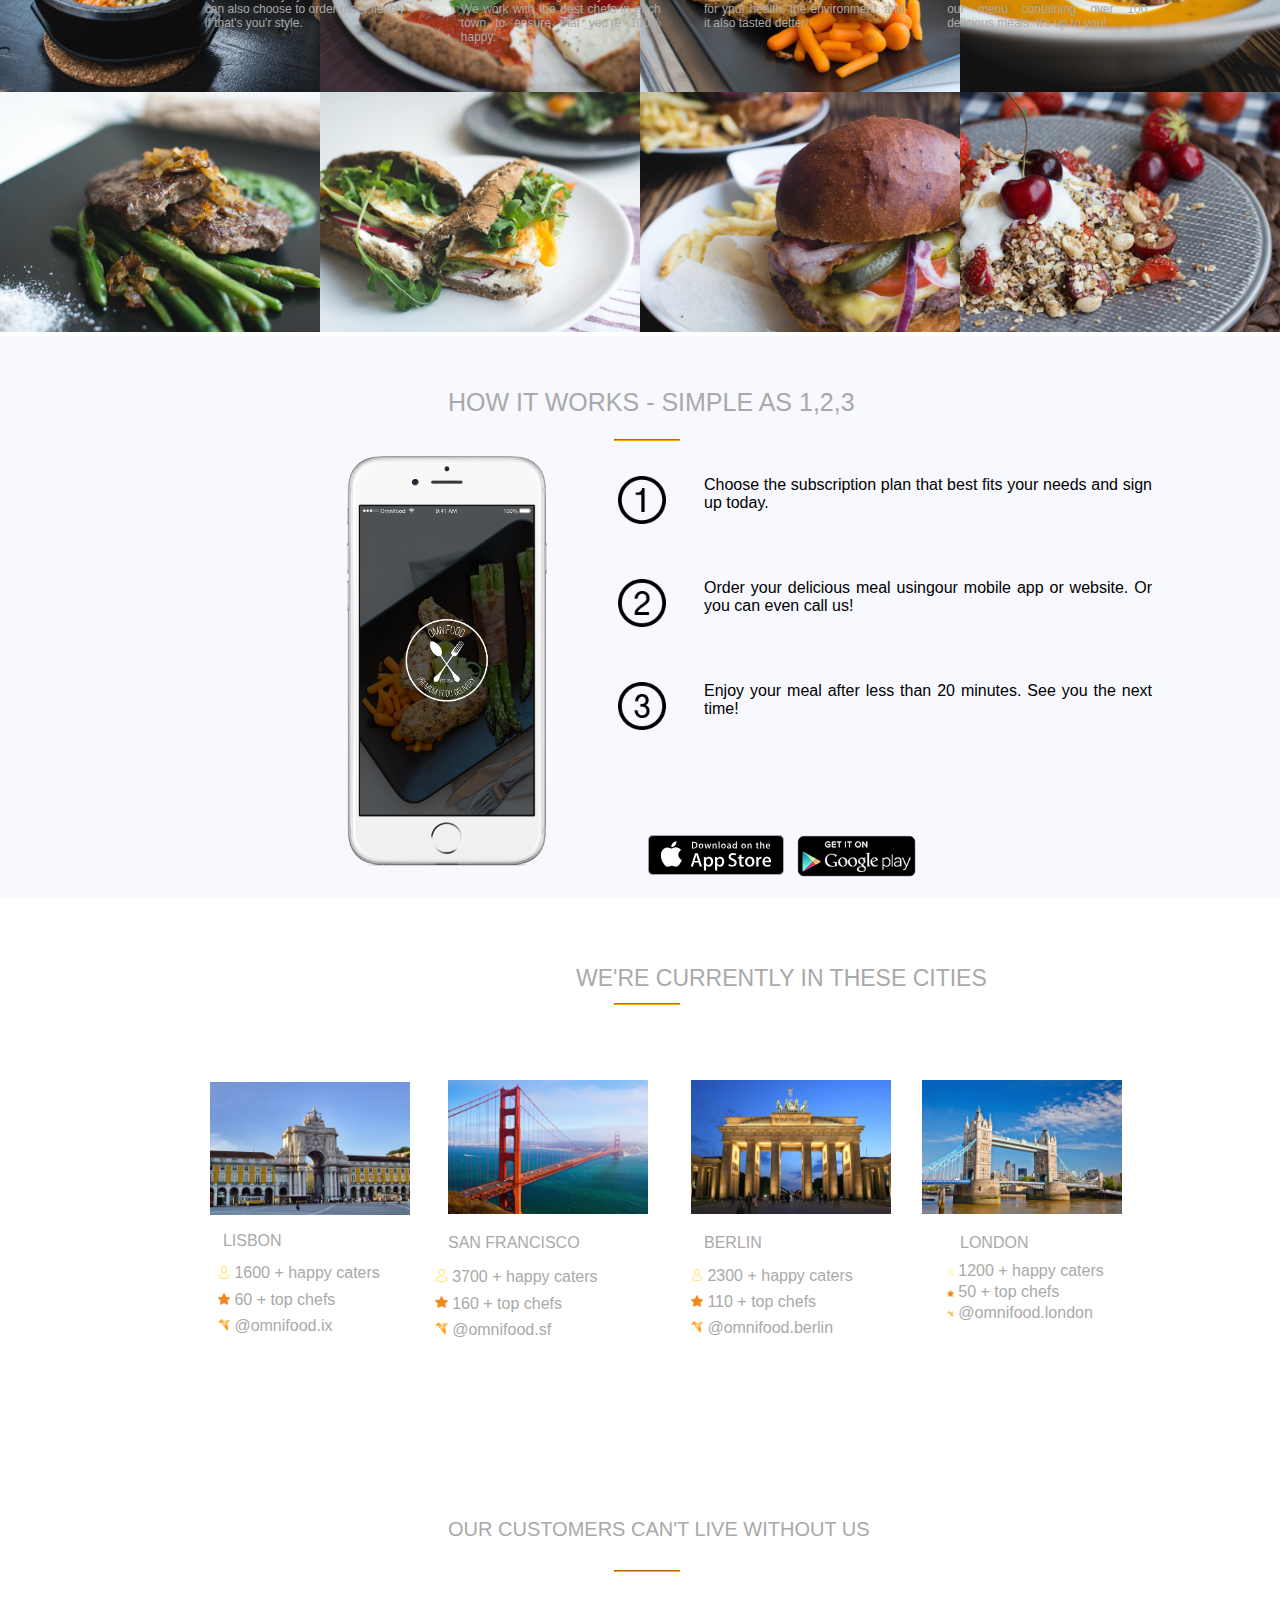
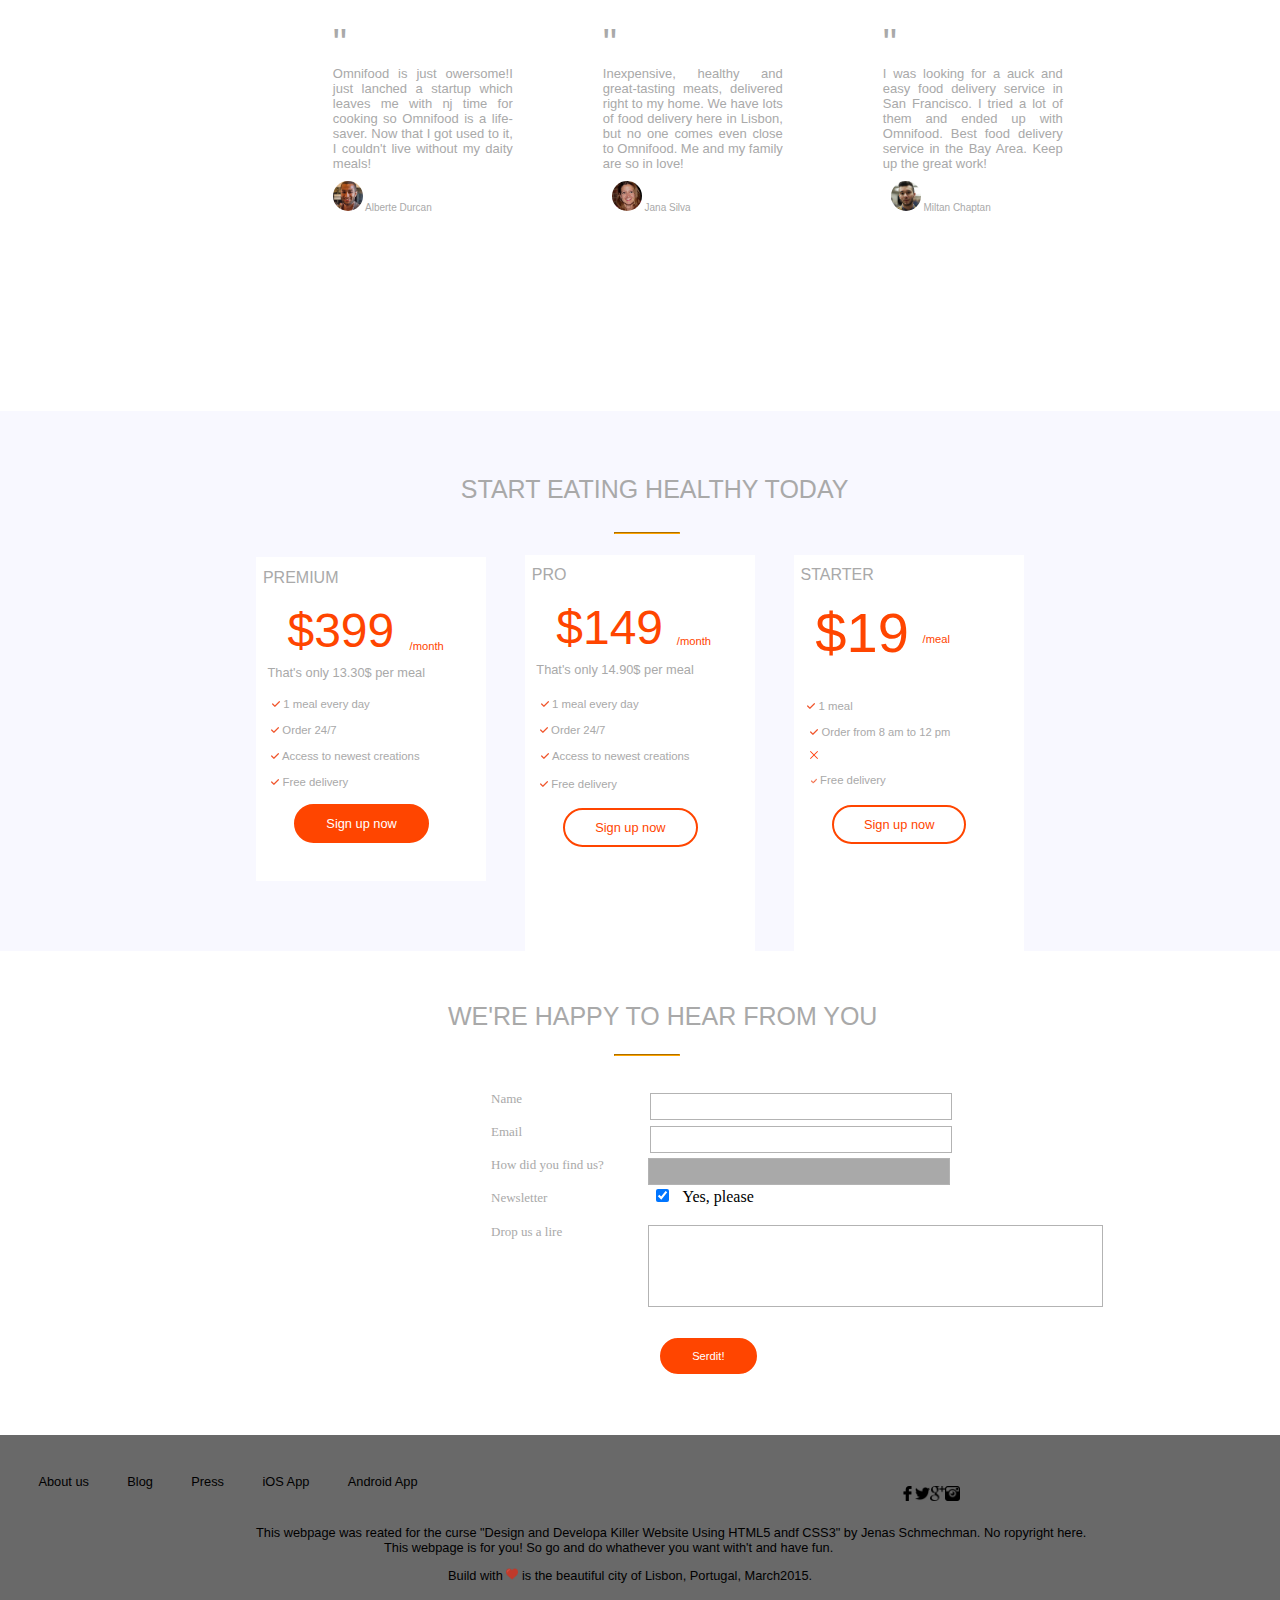
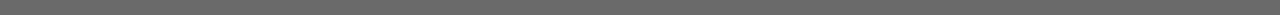
==== commit e1a14708: "completed task of 100%" ====
--- a/index.html
+++ b/index.html
@@ -113,7 +113,7 @@
                 <div class="how-it-works-steps">
                     <div class="how-it-works-steps-item">
                         <div class="how-it-works-steps-item-icon">
-                            <img src="icons/icon-one.png" alt="icon number one">
+                            <img src="icon-one.png" alt="icon number one">
                         </div>
                         <div class="how-it-works-steps-item-description">
                             <p>Choose the subscription plan that best fits your needs and sign up today.</p>
@@ -122,7 +122,7 @@
 
                     <div class="how-it-works-steps-item">
                         <div class="how-it-works-steps-item-icon">
-                            <img src="icons/icon-two.png" alt="icon number two">
+                            <img src="icon-two.png" alt="icon number two">
                         </div>
                         <div class="how-it-works-steps-item-description">
                             <p>Order your delicious meal usingour mobile app or website. Or you can even call us!</p>
@@ -131,7 +131,7 @@
 
                     <div class="how-it-works-steps-item">
                             <div class="how-it-works-steps-item-icon">
-                            <img src="icons/icon-three.png" alt="icon numbet three">
+                            <img src="icon-three.png" alt="icon numbet three">
                         </div>
                         <div class="how-it-works-steps-item-description">
                             <p>Enjoy your meal after less than 20 minutes. See you the next time!</p>
--- a/index.css
+++ b/index.css
@@ -316,13 +316,13 @@
 }
 .lisbon-photo {
     float: right;
-    margin-right: 65%;
-    margin-top: 9.5%;
+    margin-right: 68%;
+    margin-top: 7%;
 }
 .lisbon-text {
     float: right;
-    margin-right: 75%;
-    margin-top: 3%;
+    margin-right: 78%;
+    margin-top: 1%;
     color: darkgrey;
 }
 .san-photo {
@@ -366,8 +366,8 @@
 }
 .icon-text {
     float: left;
-    margin-left: 19%;
-    margin-top: 1%;
+    margin-left: 17%;
+    margin-top: 0.5%;
     color: darkgrey;
 }
 .icons {
@@ -571,9 +571,9 @@
    margin-left: 41%;
    background-color: white;
    width: 18%;
-   height: 45%;
+   height: 49%;
    position: absolute;
-   margin-top: -21.3%;
+   margin-top: -25.5%;
  }
  .dolar2{
     float: right;
@@ -597,7 +597,7 @@
     margin-left: 5%;
     font-size: 80%;
     color: darkgray;
-    margin-top: 12%;
+    margin-top: 3%;
 }
 .meal_every_day1{
     float: left;
@@ -608,21 +608,21 @@
 }
 .order1{
    float: right;
-   margin-right: 68%;
+   margin-right: 65%;
    margin-top: 6%;
    font-size: 71%;
    color: darkgray;
 }
 .access1{
    float: right;
-   margin-right: 37%;
+   margin-right: 28.5%;
    margin-top: 6%;
    font-size: 71%;
    color: darkgray;
 }
 .free_delivery1{
     float: right;
-    margin-right: 63%;
+    margin-right: 60%;
     margin-top: 7%;
     font-size: 71%;
     color: darkgray;
@@ -643,9 +643,9 @@
     margin-left: 62%;
     background-color: white;
     width: 18%;
-    height: 45%;
-    position: absolute;
-    margin-top: -21.3%;
+    height: 49%;
+    position: absolute;
+    margin-top: -25.5%;
  }
  .dolar3 {
     float: right;
@@ -673,7 +673,7 @@
  }
  .order2{
     float: right;
-    margin-right: 42%;
+    margin-right: 32%;
     margin-top: 6%;
     font-size: 70%;
     color: darkgray;
@@ -685,7 +685,7 @@
  }
  .free_delivery2{
     float: right;
-    margin-right: 65%;
+    margin-right: 60%;
     margin-top: 5%;
     font-size: 71%;
     color: darkgray;
@@ -708,13 +708,19 @@
    border-left: 1px solid #b3b3b3;
    position: absolute;
    margin-top: 0.3%;
+   border: 1px solid #b3b3b3;
+   width: 300px;
+   height: 25px;
 }
 .form-item-message{
     float: left;
-    margin-left: 115%;
-    margin-top: -8%;
+    margin-left: 52%;
+    margin-top: -5%;
     background-color: darkgrey;
     border-left: 1px solid #b3b3b3;
+    border: 1px solid #b3b3b3;
+    width: 300px;
+    height: 25px;
 }
 .form-text{
     color: darkgray;
@@ -723,17 +729,18 @@
 }
 .form-text1{
     float: right;
-   margin-right: -63%;
+   margin-right: 13%;
 }
 .form-text2{
-    margin-left: 90%;
+    margin-left: 36%;
 }
 .messange-item{
     border-left: 1px solid #b3b3b3;
     width: 150%;
     height: 80px;
-    margin-left: 90%;
+    margin-left: 52%;
     margin-top: -5%;
+    border: 1px solid #b3b3b3
 }
 .messange-text{
     float: left;
@@ -746,7 +753,7 @@
     color: white;
     background-color: orangered;
     float: left;
-    margin-left: 87%;
+    margin-left: 56%;
     padding: 10px 30px;
     border-radius: 60px;
     font-size: 70%;
